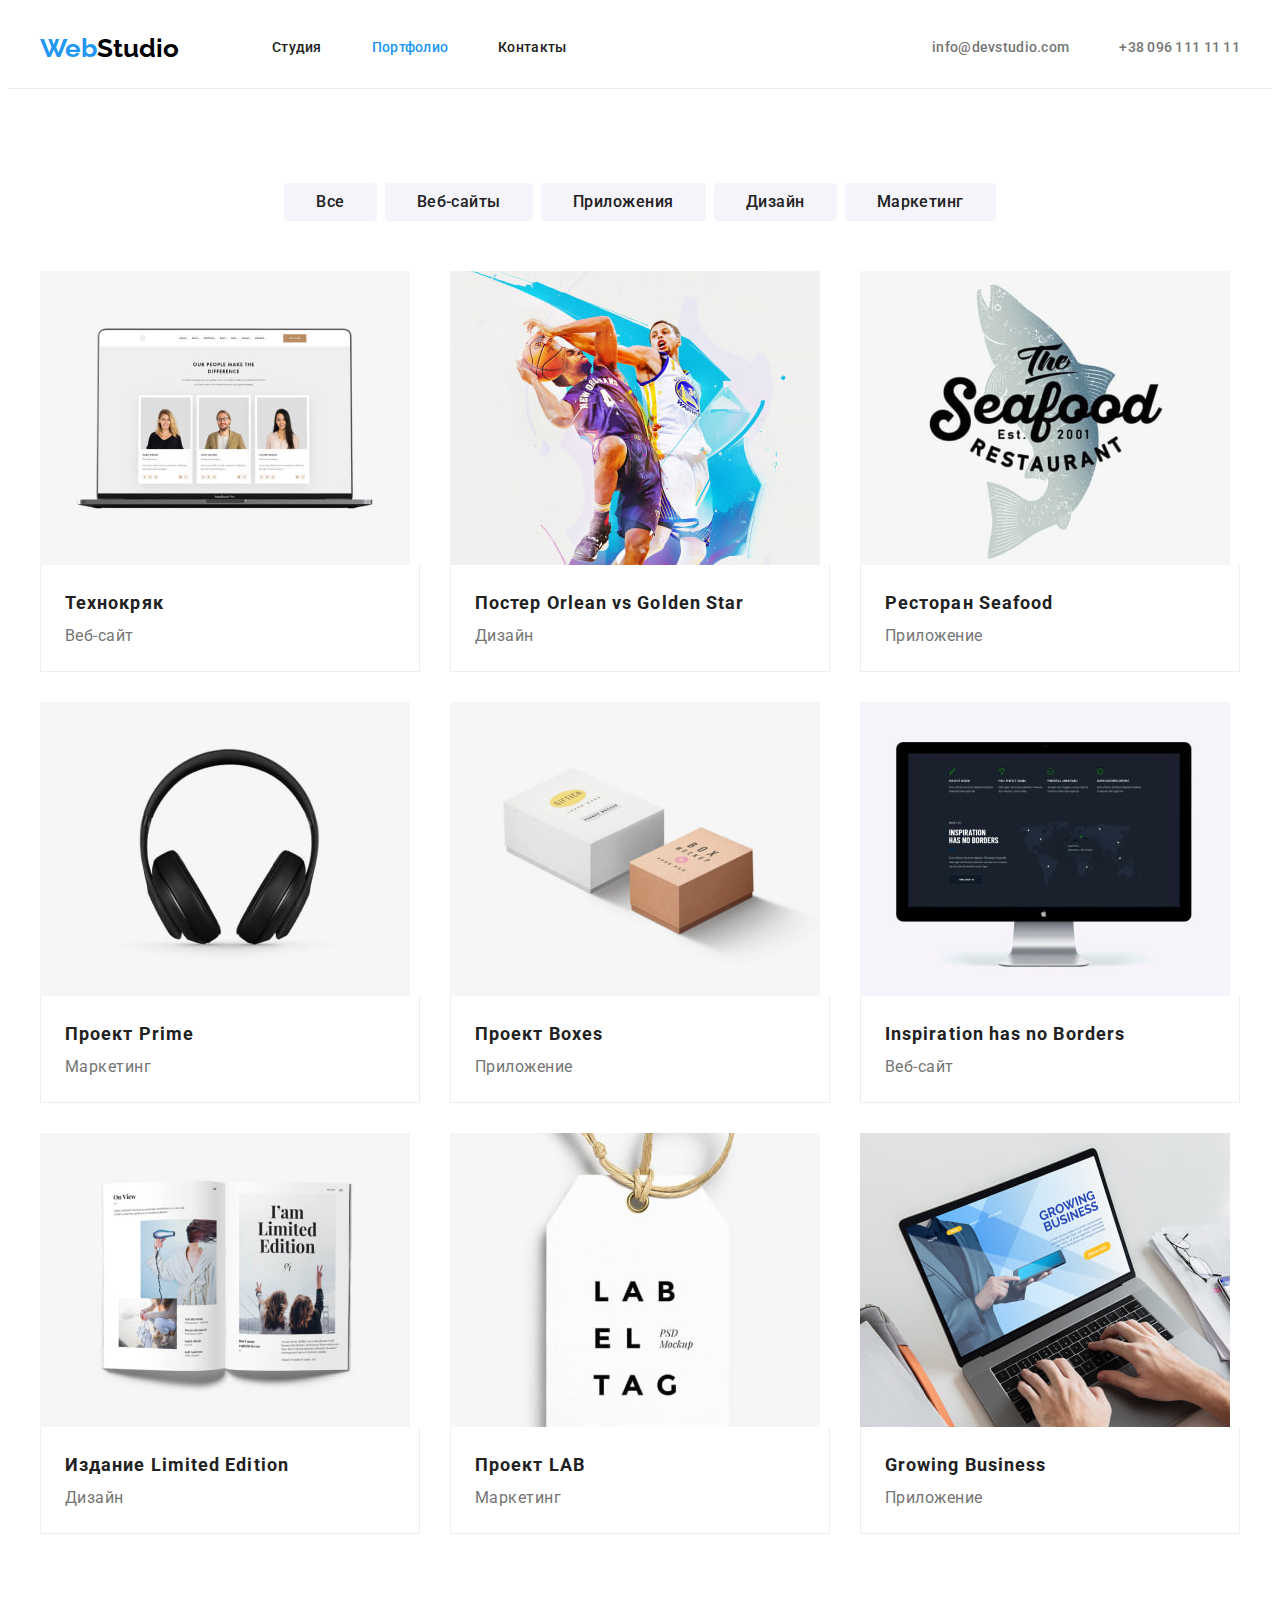
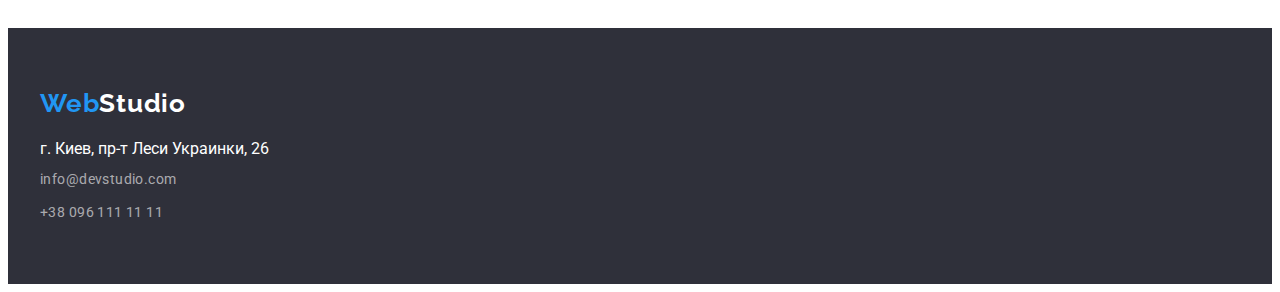
==== portfolio.html @ 3c9938f4 "Initial commit" ====
<!DOCTYPE html>
<html lang="ru">
  <head>
    <meta charset="UTF-8" />
    <meta http-equiv="X-UA-Compatible" content="IE=edge" />
    <meta name="viewport" content="width=device-width, initial-scale=1.0" />
    <title>Портфолио</title>
    <!-- Project fonts -->
    <link rel="preconnect" href="https://fonts.googleapis.com" />
    <link rel="preconnect" href="https://fonts.gstatic.com" crossorigin />
    <link
      href="https://fonts.googleapis.com/css2?family=Raleway:wght@700&family=Roboto:wght@400;500;700;900&display=swap"
      rel="stylesheet"
    />
    <!-- Custom ctyles -->
    <link
      rel="stylesheet"
      href="https://cdnjs.cloudflare.com/ajax/libs/modern-normalize/1.1.0/modern-normalize.min.css"
      integrity="sha512-wpPYUAdjBVSE4KJnH1VR1HeZfpl1ub8YT/NKx4PuQ5NmX2tKuGu6U/JRp5y+Y8XG2tV+wKQpNHVUX03MfMFn9Q=="
      crossorigin="anonymous"
      referrerpolicy="no-referrer"
    />
    <link rel="stylesheet" href="./css/styles.css" />
  </head>
  <body>
    <!-- Хедер -->
    <header class="page-header">
      <div class="container header-container">
        <a href="portfolio.html" class="logo" lang="en">
          <span class="span-logo">Web</span>Studio
        </a>
        <nav>
          <ul class="site-nav">
            <li class="site-nav-item"><a class="site-nav-link" href="./index.html">Студия</a></li>
            <li class="site-nav-item">
              <a class="site-nav-link current" href="./portfolio.html">Портфолио</a>
            </li>
            <li class="site-nav-item"><a class="site-nav-link" href="#">Контакты</a></li>
          </ul>
        </nav>
        <ul class="contacts">
          <li class="contact-link">
            <a href="mailto:info@devstudio.com" class="contact-link-mailto">info@devstudio.com</a>
          </li>
          <li class="contact-link">
            <a href="tel:+380961111111" class="contact-link-tel"> +38 096 111 11 11</a>
          </li>
        </ul>
      </div>
    </header>
    <main>
      <section class="section">
        <div class="container">
          <h1 class="visually-hidden">Навигация по сайту</h1>
          <!-- Меню Портфолио -->
          <ul class="list-portfolio">
            <li class="btn-item">
              <button class="btn-portfolio" type="button">Все</button>
            </li>
            <li class="btn-item">
              <button class="btn-portfolio" type="button">Веб-сайты</button>
            </li>
            <li class="btn-item">
              <button class="btn-portfolio" type="button">Приложения</button>
            </li>
            <li class="btn-item">
              <button class="btn-portfolio" type="button">Дизайн</button>
            </li>
            <li class="btn-item">
              <button class="btn-portfolio" type="button">Маркетинг</button>
            </li>
          </ul>
          <!-- Портфолио -->
          <ul class="card-set">
            <li class="card-item">
              <img src="./images/project/project1.jpg" alt="#" width="370" />
              <div class="card-name">
                <h2 class="portfolio-title">Технокряк</h2>
                <p class="subtitle">Веб-сайт</p>
              </div>
            </li>
            <li class="card-item">
              <img src="./images/project/project2.jpg" alt="#" width="370" />
              <div class="card-name">
                <h2 class="portfolio-title">Постер <span lang="en">Orlean vs Golden Star</span></h2>
                <p class="subtitle">Дизайн</p>
              </div>
            </li>
            <li class="card-item">
              <img src="./images/project/project3.jpg" alt="#" width="370" />
              <div class="card-name">
                <h2 class="portfolio-title">Ресторан <span lang="en">Seafood</span></h2>
                <p class="subtitle">Приложение</p>
              </div>
            </li>
            <li class="card-item">
              <img src="./images/project/project4.jpg" alt="#" width="370" />
              <div class="card-name">
                <h2 class="portfolio-title">Проект <span lang="en">Prime</span></h2>
                <p class="subtitle">Маркетинг</p>
              </div>
            </li>
            <li class="card-item">
              <img src="./images/project/project5.jpg" alt="#" width="370" />
              <div class="card-name">
                <h2 class="portfolio-title">Проект <span lang="en">Boxes</span></h2>
                <p class="subtitle">Приложение</p>
              </div>
            </li>
            <li class="card-item">
              <img src="./images/project/project6.jpg" alt="#" width="370" />
              <div class="card-name">
                <h2 class="portfolio-title"><span lang="en">Inspiration has no Borders</span></h2>
                <p class="subtitle">Веб-сайт</p>
              </div>
            </li>
            <li class="card-item">
              <img src="./images/project/project7.jpg" alt="#" width="370" />
              <div class="card-name">
                <h2 class="portfolio-title">Издание <span lang="en">Limited Edition</span></h2>
                <p class="subtitle">Дизайн</p>
              </div>
            </li>
            <li class="card-item">
              <img src="./images/project/project8.jpg" alt="#" width="370" />
              <div class="card-name">
                <h2 class="portfolio-title">Проект <span lang="en">LAB</span> </h2>
                <p class="subtitle">Маркетинг</p>
              </div>
            </li>
            <li class="card-item">
              <img src="./images/project/project9.jpg" alt="#" width="370" />
              <div class="card-name">
                <h2 class="portfolio-title"><span lang="en">Growing Business</span> </h2>
                <p class="subtitle">Приложение</p>
              </div>
            </li>
          </ul>
        </div>
      </section>
    </main>
    <footer class="footer">
      <div class="container">
        <a href="index.html" class="footer-logo" lang="en"
          >Web<span class="logo-white">Studio</span></a>
        <address class="address">
          <ul class="list-footer">
            <li class="item-footer">
              <a class="footer-address" href="https://goo.gl/maps/wZrhTmKTJjCUaYkh9"
                >г. Киев, пр-т Леси Украинки, 26</a>
            </li>
            <li class="item-footer">
              <a href="mailto:info@devstudio.com" class="footer-mailto"> info@devstudio.com</a>
            </li>
            <li class="item-footer">
              <a href="tel:+380961111111" class="footer-tel">+38 096 111 11 11</a>
            </li>
          </ul>
        </address>
      </div>
    </footer>
  </body>
</html>
---- css/styles.css ----
:root {
  --main-txt-cl: #757575;
  --second-txt-cl: #212121;
  --accent-color: #2196f3;
  --card-set-qap: 30px;
}
/* Главная */
body {
  color: var(--main-txt-cl);
  background-color: #ffffff;
  font-family: 'Roboto', sans-serif;
}

.container {
  width: 1200px;
  padding-left: 15px;
  padding-right: 15px;
  margin-left: auto;
  margin-right: auto;
}

h1,
h2,
h3,
h4,
h5,
h6,
ul,
ol,
p {
  margin: 0;
  padding: 0;
}
img {
  display: block;
}

.section {
  padding-top: 94px;
  padding-bottom: 94px;
}

.page-header {
  border-bottom: 1px solid #ececec;
}
.header-container {
  display: flex;
  align-items: center;
}

/* цвет лого */
.logo {
  font-family: 'Raleway';
  font-weight: 700;
  font-size: 26px;
  line-height: 1.19;
  color: #000000;
  text-decoration: none;
  margin-right: 93px;
}
.span-logo {
  font-family: 'Raleway';
  font-weight: 700;
  font-size: 26px;
  line-height: 1.19;
  color: var(--accent-color);
}
/* убирает маркировки возле списка */
ul {
  list-style: none;
}
/* блок навигации */

.site-nav {
  display: flex;
  align-items: center;
}

.site-nav-link {
  font-weight: 500;
  font-size: 14px;
  line-height: 1.14;
  letter-spacing: 0.02em;
  color: var(--second-txt-cl);
  text-decoration: none;
  display: block;
  padding-top: 32px;
  padding-bottom: 32px;
}

.site-nav-item {
  margin-right: 50px;
}
.site-nav-item:last-child {
  margin-right: 0;
}
.site-nav-link:hover,
.site-nav-link:focus {
  color: var(--accent-color);
}
.site-nav-link.current {
  color: var(--accent-color);
}
/* контакти */
.contacts {
  display: flex;
  margin-left: auto;
}

.contact-link {
  margin-right: 50px;
}

.contact-link:last-child {
  margin-right: 0;
}

.contact-link-mailto:hover,
.contact-link-mailto:focus {
  color: var(--accent-color);
}

.contact-link-mailto,
.contact-link-tel {
  font-weight: 500;
  font-size: 14px;
  line-height: 1.14;
  letter-spacing: 0.02em;
  color: var(--main-txt-cl);
  text-decoration: none;
  display: block;
  padding-top: 32px;
  padding-bottom: 32px;
}
/* Герой */
.hero {
  color: #ffffff;
  background-color: #2f303a;
  display: block;
  text-align: center;
  padding-top: 200px;
  padding-bottom: 200px;
}

.hero-title {
  text-transform: uppercase;
  width: 696px;
  letter-spacing: 0.06em;
  font-weight: 900;
  font-size: 44px;
  line-height: 1.36;
  margin-bottom: 30px;
  margin-left: auto;
  margin-right: auto;
}
/* Кнопка */
.button {
  font-weight: 700;
  font-size: 16px;
  line-height: 1.88;
  color: #ffffff;
  background-color: var(--accent-color);
  font-family: inherit;
  cursor: pointer;
  padding: 10px 32px;
  min-width: 200px;
  min-height: 50px;
  border-radius: 4px;
  border: none;
}

/* особенности */
.specifics-list {
  display: flex;
}
.specific-item {
  width: 270px;
  margin-right: 30px;
}
.specific-item:last-child {
  margin-right: 0;
}
.specific-title {
  font-weight: 700;
  font-size: 14px;
  line-height: 1.4;
  text-transform: uppercase;
  color: var(--second-txt-cl);
  margin-bottom: 10px;
}
.specific-text {
  font-size: 14px;
  line-height: 1.71;
  letter-spacing: 0.03em;
}

/* Чем мы занимаемся */
.work {
  padding-top: 0;
}
.work-title {
  font-weight: 700;
  font-size: 36px;
  line-height: 1.17;
  letter-spacing: 0.03em;
  color: var(--second-txt-cl);
  margin-bottom: 50px;
  text-align: center;
}
.work-item {
  display: flex;
}
.work-list {
  margin-right: 30px;
}
.work-list:last-child {
  margin-right: 0;
}
/* команда */
.team {
  color: var(--second-txt-cl);
  background-color: #f5f4fa;
  text-align: center;
}
.team-list {
  display: flex;
}
.team-title {
  font-weight: 700;
  font-size: 36px;
  line-height: 1.17;
  letter-spacing: 0.03em;
  margin-bottom: 50px;
}
.team-item {
  background-color: #ffffff;
  margin-right: 30px;
}
.team-item:last-child {
  margin-right: 0;
}
.team-box {
  padding-top: 30px;
  padding-bottom: 30px;
}
.team-name {
  font-weight: 500;
  font-size: 16px;
  line-height: 1.19;
  text-align: center;
  letter-spacing: 0.03em;
  margin-bottom: 10px;
}

.team-position {
  font-size: 16px;
  line-height: 1.19;
  text-align: center;
  letter-spacing: 0.03em;
  color: var(--main-txt-cl);
}
/* Подвал */
.footer {
  background-color: #2f303a;
  padding-top: 60px;
  padding-bottom: 60px;
}
.footer-logo {
  font-family: 'Raleway';
  font-weight: 700;
  font-size: 26px;
  line-height: 1.19;
  letter-spacing: 0.03em;
  color: var(--accent-color);
  text-decoration: none;
}
.logo-white {
  font-family: 'Raleway';
  font-weight: 700;
  font-size: 26px;
  line-height: 1.19;
  letter-spacing: 0.03em;
  color: #ffffff;
}
.address {
    margin-top: 20px;
}
.footer-address {
  font-family: 'Roboto';
  color: #ffffff;
  font-style: normal;
  text-decoration: none;
  font-weight: 400;
}
.item-footer {
  margin-bottom: 9px;
}
.item-footer:last-child {
  margin-bottom: 0px;
}
.footer-address {
  display: block;
}
.footer-tel,
.footer-mailto {
  font-size: 14px;
  line-height: 24px;
  letter-spacing: 0.03em;
  color: rgba(255, 255, 255, 0.6);
  text-decoration: none;
  font-style: normal;
}

/* Main portfolio */
.section .list-portfolio {
  display: flex;
  align-items: center;
  justify-content: center;
}

.btn-portfolio {
  font-weight: 500;
  font-size: 16px;
  line-height: 1.63;
  text-align: center;
  letter-spacing: 0.03em;
  color: var(--second-txt-cl);
  background-color: #f5f4fa;
  cursor: pointer;
  font-family: inherit;
  padding: 6px 32px;
  border: none;
  border-radius: 4px;
}
.btn-item{
  margin-right: 8px;
}
.btn-item:last-child {
  margin-right: 0;
}

.list-portfolio {
  margin-bottom: 50px;
}

.btn-portfolio:hover,
.btn-portfolio:focus {
  color: #ffffff;
  background-color: var(--accent-color);
}

.portfolio-title {
  font-weight: 700;
  font-size: 18px;
  line-height: 2;
  letter-spacing: 0.06em;
  color: var(--second-txt-cl);
}

.subtitle {
  font-size: 16px;
  line-height: 1.88;
  letter-spacing: 0.03em;
  color: var(--main-txt-cl);
}
.visually-hidden {
  position: absolute;
  width: 1px;
  height: 1px;
  margin: -1px;
  border: 0;
  padding: 0;
  clip: rect(0 0 0 0);
  overflow: hidden;
}
/* card set */

.card-set {
  display: flex;
  flex-wrap: wrap;
  margin-left: calc(-1 * var(--card-set-qap));
  margin-top: calc(-1 * var(--card-set-qap));
}

.card-set > .card-item {
  margin-left: var(--card-set-qap);
  margin-top: var(--card-set-qap);
  flex-basis: calc(100% / 3 - var(--card-set-qap));
}
.card-name {
  padding-top: 20px;
  padding-right: 24px;
  padding-bottom: 20px;
  padding-left: 24px;
  border-left: 1px solid #EEEEEE;;
  border-bottom: 1px solid #EEEEEE;;
  border-right: 1px solid #EEEEEE;;
}
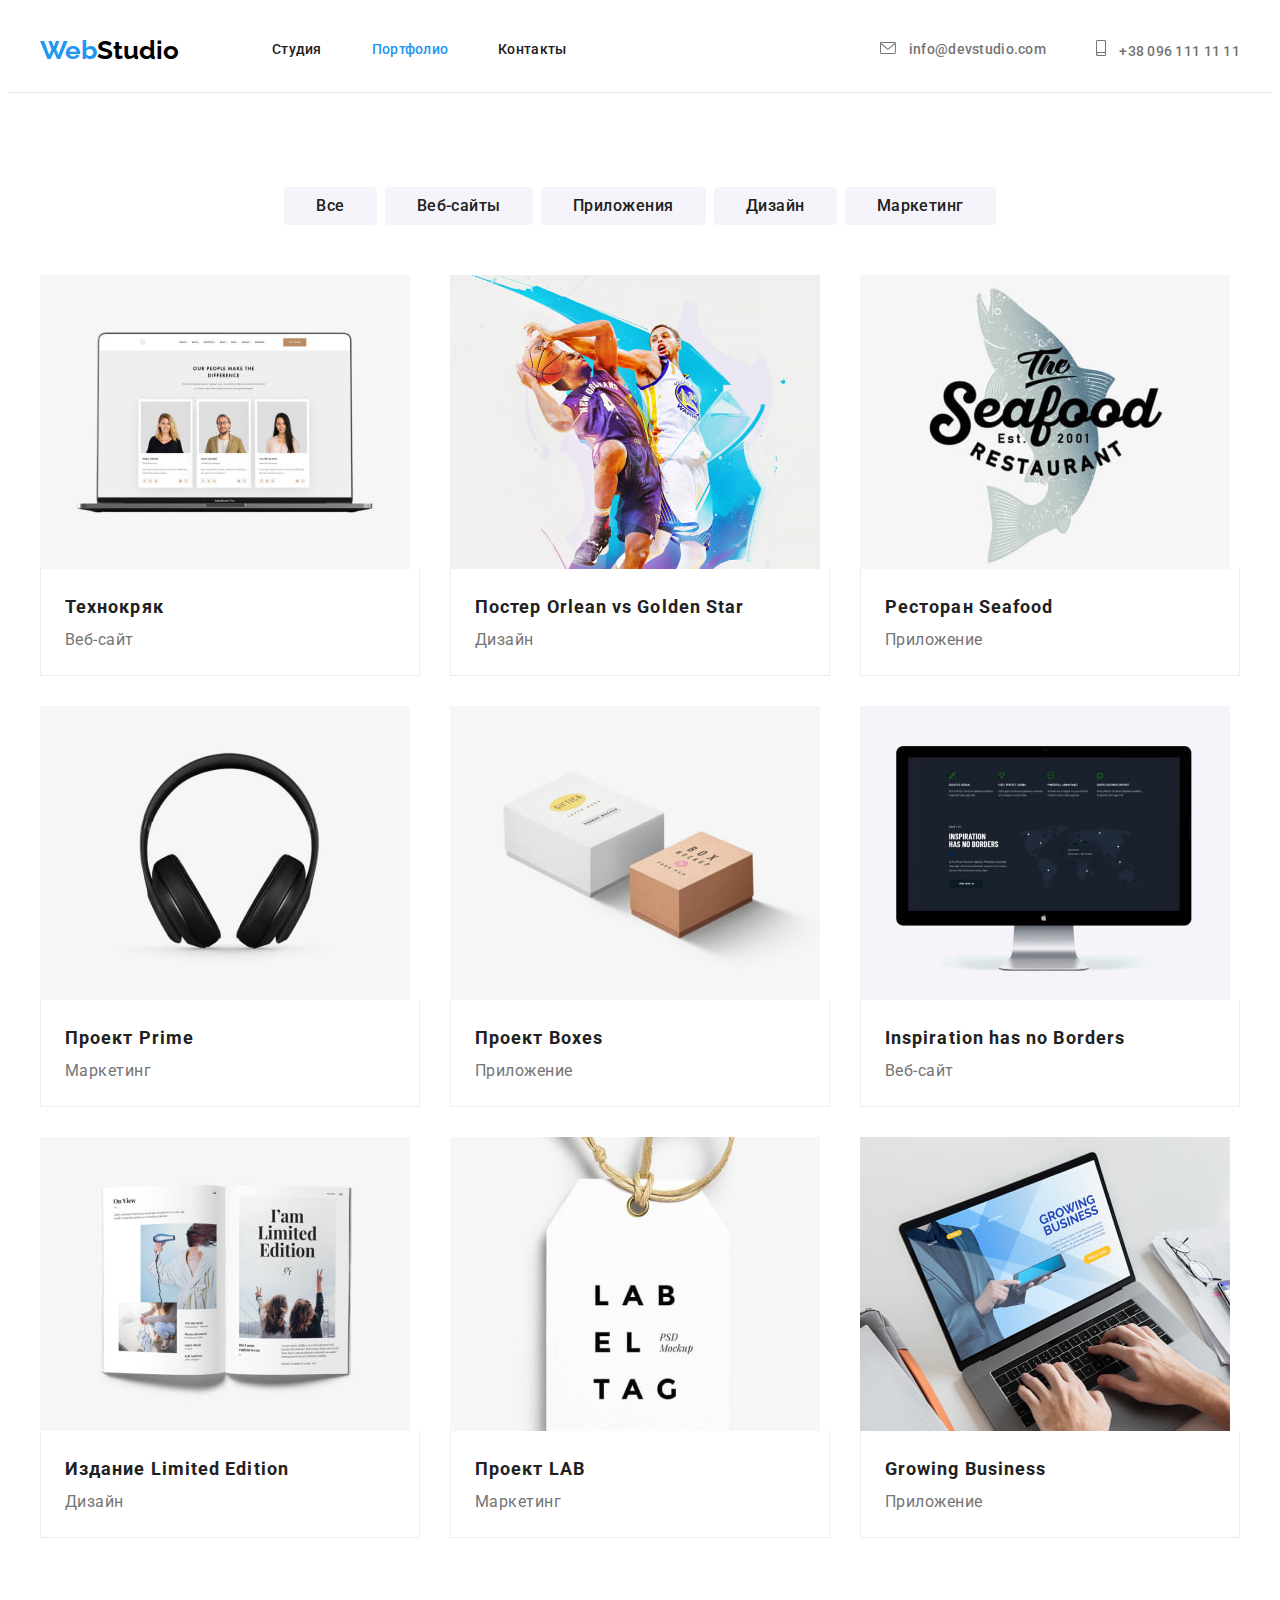
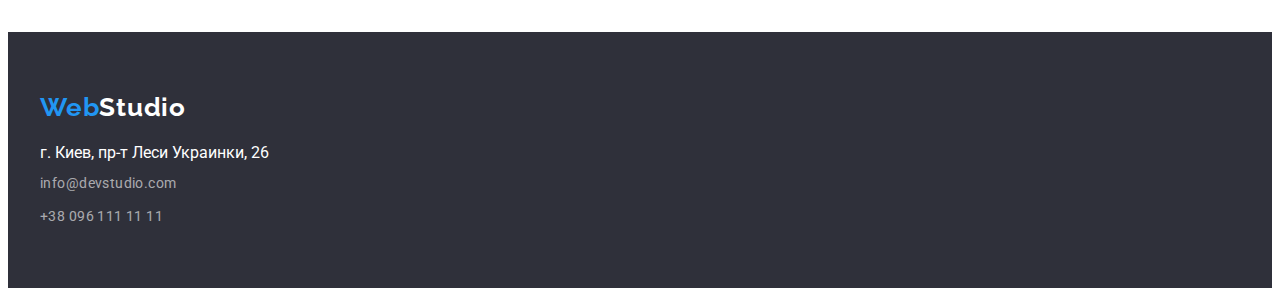
==== commit 520f6024: "зробила свг для пошти і телефону" ====
--- a/portfolio.html
+++ b/portfolio.html
@@ -40,10 +40,20 @@
         </nav>
         <ul class="contacts">
           <li class="contact-link">
-            <a href="mailto:info@devstudio.com" class="contact-link-mailto">info@devstudio.com</a>
+            <a href="mailto:info@devstudio.com" class="contact-link-mailto">
+              <svg class="studio-icon" width="16" height="12">
+                <use href="./images/icons.svg#icon-mail"></use>
+              </svg>
+              info@devstudio.com
+            </a>
           </li>
           <li class="contact-link">
-            <a href="tel:+380961111111" class="contact-link-tel"> +38 096 111 11 11</a>
+            <a href="tel:+380961111111" class="contact-link-tel"> 
+              <svg class="studio-icon" width="10" height="16">
+              <use href="./images/icons.svg#icon-smartphone"></use>
+            </svg>
+             +38 096 111 11 11
+            </a>
           </li>
         </ul>
       </div>
--- a/css/styles.css
+++ b/css/styles.css
@@ -108,7 +108,10 @@
 }
 
 .contact-link {
+  display: flex;
+  align-items: center;
   margin-right: 50px;
+  color: var(--main-txt-cl);
 }
 
 .contact-link:last-child {
@@ -132,10 +135,21 @@
   padding-top: 32px;
   padding-bottom: 32px;
 }
+.studio-icon {
+  fill: currentcolor;
+  margin-right: 10px;
+}
 /* Герой */
 .hero {
+  max-width: 1600px;
+  margin-left: auto;
+  margin-right: auto;
   color: #ffffff;
-  background-color: #2f303a;
+  background-color: #c4c4c4;
+  background-image: linear-gradient(rgba(47, 48, 58, 0.4), rgba(47, 48, 58, 0.4)),
+    url(../images/background/bk.png.jpg);
+  background-repeat: no-repeat;
+  background-position: center;
   display: block;
   text-align: center;
   padding-top: 200px;
@@ -235,6 +249,9 @@
 .team-item {
   background-color: #ffffff;
   margin-right: 30px;
+  box-shadow: 0px 1px 3px rgba(0, 0, 0, 0.12), 0px 1px 1px rgba(0, 0, 0, 0.14),
+    0px 2px 1px rgba(0, 0, 0, 0.2);
+  border-radius: 0px 0px 4px 4px;
 }
 .team-item:last-child {
   margin-right: 0;
@@ -258,6 +275,40 @@
   text-align: center;
   letter-spacing: 0.03em;
   color: var(--main-txt-cl);
+  margin-bottom: 16px;
+}
+/* Соц. сети icons Наша команда  */
+.socials {
+  display: flex;
+  justify-content: center;
+  align-items: center;
+}
+.socials-link {
+  display: flex;
+  align-items: center;
+  justify-content: center;
+
+  width: 44px;
+  height: 44px;
+
+  background-color: #ffffff;
+
+  border-radius: 50%;
+}
+.socials-link:hover,
+.socials-link:focus {
+  background-color: #2196f3;
+}
+.socials-link:hover .socials-icon,
+.socials-link:focus .socials-icon {
+  fill: #ffffff;
+}
+.socials-item:not(:last-child) {
+  margin-right: 10px;
+}
+.socials-icon {
+  fill: #afb1b8;
+  box-shadow: 0px 4px 4px rgba(0, 0, 0, 0.25);
 }
 /* Подвал */
 .footer {
@@ -283,7 +334,7 @@
   color: #ffffff;
 }
 .address {
-    margin-top: 20px;
+  margin-top: 20px;
 }
 .footer-address {
   font-family: 'Roboto';
@@ -332,7 +383,7 @@
   border: none;
   border-radius: 4px;
 }
-.btn-item{
+.btn-item {
   margin-right: 8px;
 }
 .btn-item:last-child {
@@ -392,7 +443,13 @@
   padding-right: 24px;
   padding-bottom: 20px;
   padding-left: 24px;
-  border-left: 1px solid #EEEEEE;;
-  border-bottom: 1px solid #EEEEEE;;
-  border-right: 1px solid #EEEEEE;;
-}+  border-left: 1px solid #eeeeee;
+  border-bottom: 1px solid #eeeeee;
+  border-right: 1px solid #eeeeee;
+}
+
+.card-item:hover {
+  background: #ffffff;
+  box-shadow: 0px 1px 1px rgba(0, 0, 0, 0.12), 0px 4px 4px rgba(0, 0, 0, 0.06),
+    1px 4px 6px rgba(0, 0, 0, 0.16);
+}
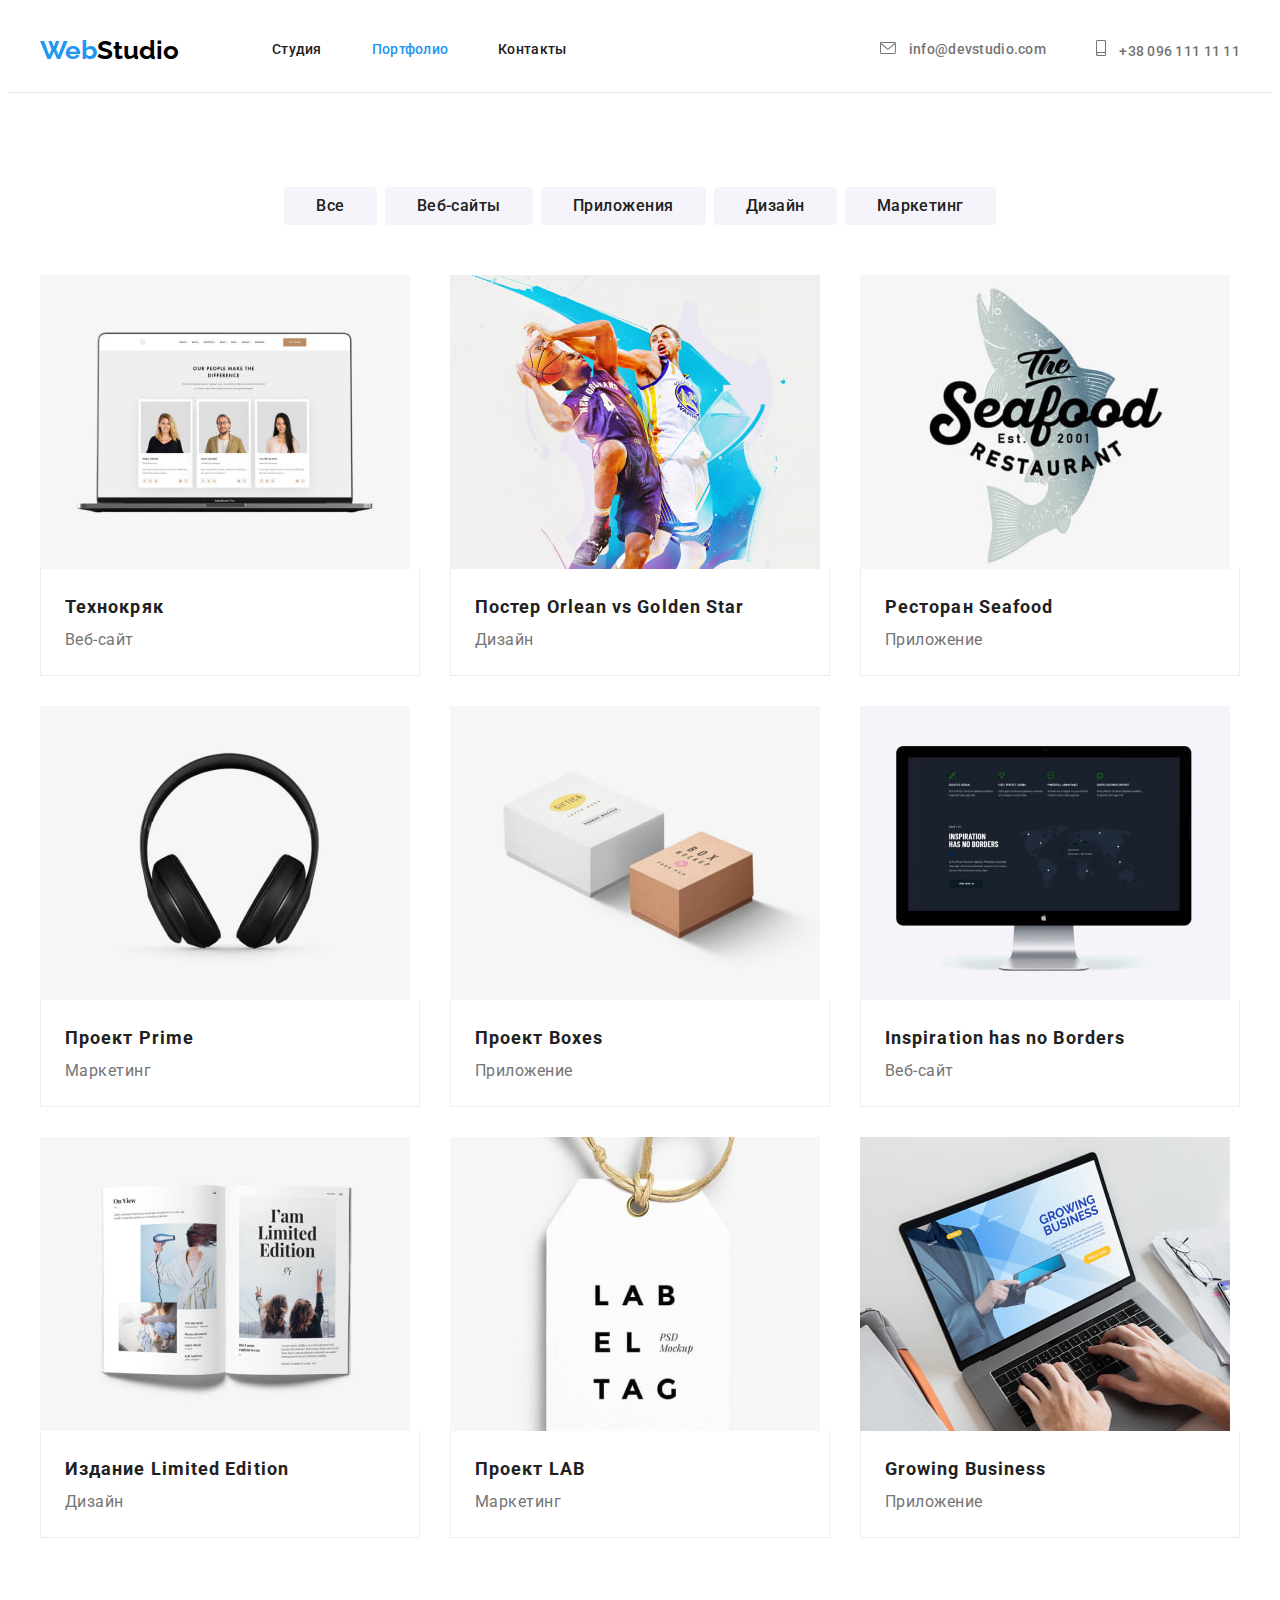
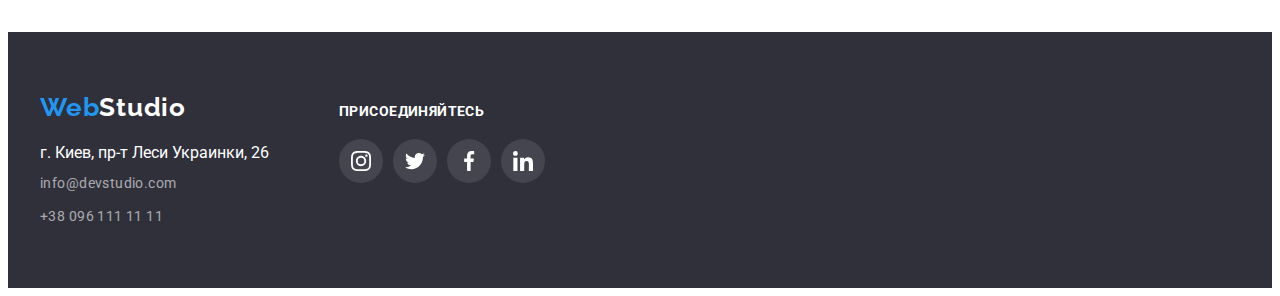
==== commit 84111b3a: "ДЗ-4 зробила" ====
--- a/portfolio.html
+++ b/portfolio.html
@@ -151,22 +151,55 @@
     </main>
     <footer class="footer">
       <div class="container">
-        <a href="index.html" class="footer-logo" lang="en"
-          >Web<span class="logo-white">Studio</span></a>
-        <address class="address">
-          <ul class="list-footer">
-            <li class="item-footer">
-              <a class="footer-address" href="https://goo.gl/maps/wZrhTmKTJjCUaYkh9"
-                >г. Киев, пр-т Леси Украинки, 26</a>
-            </li>
-            <li class="item-footer">
-              <a href="mailto:info@devstudio.com" class="footer-mailto"> info@devstudio.com</a>
-            </li>
-            <li class="item-footer">
-              <a href="tel:+380961111111" class="footer-tel">+38 096 111 11 11</a>
-            </li>
-          </ul>
-        </address>
+        <div class="footer-containers">
+          <a href="index.html" class="footer-logo" lang="en">Web<span class="logo-white">Studio</span></a>
+          <address class="address">
+            <ul class="list-footer">
+              <li class="item-footer">
+                <a class="footer-address" href="https://goo.gl/maps/wZrhTmKTJjCUaYkh9">г. Киев, пр-т Леси Украинки, 26</a>
+              </li>
+              <li class="item-footer">
+                <a href="mailto:info@devstudio.com" class="footer-mailto"> info@devstudio.com</a>
+              </li>
+              <li class="item-footer">
+                <a href="tel:+380961111111" class="footer-tel">+38 096 111 11 11</a>
+              </li>
+            </ul>
+          </address>
+        </div>
+        <div class="container-icon">
+          <h3 class="footer-title">присоединяйтесь</h3>
+          <ul class="footer-icons">
+            <li class="list-icon">
+              <a class="socials-links link" href="" target="_blank" rel="noopener noreferrer" aria-label="иконка Instagram">
+                <svg class="socials-icons" width="20" height="20">
+                  <use href="./images/icons.svg#icon-instagram"></use>
+                </svg>
+              </a>
+            </li>
+            <li class="list-icon">
+              <a class="socials-links link" href="" target="_blank" rel="noopener noreferrer" aria-label="иконка Twitter">
+                <svg class="socials-icons" width="20" height="20">
+                  <use href="./images/icons.svg#icon-twitter"></use>
+                </svg>
+              </a>
+            </li>
+            <li class="list-icon">
+              <a class="socials-links link" href="" target="_blank" rel="noopener noreferrer" aria-label="иконка Facebook">
+                <svg class="socials-icons" width="20" height="20">
+                  <use href="./images/icons.svg#icon-facebook"></use>
+                </svg>
+              </a>
+            </li>
+            <li class="list-icon">
+              <a class="socials-links link" href="" target="_blank" rel="noopener noreferrer" aria-label="иконка Linkedin">
+                <svg class="socials-icons" width="20" height="20">
+                  <use href="./images/icons.svg#icon-linkedin"></use>
+                </svg>
+              </a>
+            </li>
+          </ul>
+        </div>
       </div>
     </footer>
   </body>
--- a/css/styles.css
+++ b/css/styles.css
@@ -122,7 +122,10 @@
 .contact-link-mailto:focus {
   color: var(--accent-color);
 }
-
+.contact-link-tel:hover,
+.contact-link-tel:focus {
+  color: var(--accent-color);
+}
 .contact-link-mailto,
 .contact-link-tel {
   font-weight: 500;
@@ -187,6 +190,20 @@
 .specifics-list {
   display: flex;
 }
+
+.specific-link {
+  display: flex;
+  align-items: center;
+  justify-content: center;
+
+  width: 270px;
+  min-height: 120px;
+
+  background: #f5f4fa;
+  border-radius: 4px;
+  margin-bottom: 30px;
+}
+
 .specific-item {
   width: 270px;
   margin-right: 30px;
@@ -308,8 +325,50 @@
 }
 .socials-icon {
   fill: #afb1b8;
-  box-shadow: 0px 4px 4px rgba(0, 0, 0, 0.25);
-}
+}
+
+/* Постоянные клиенты */
+.clients-title {
+  font-weight: 700;
+  font-size: 36px;
+  line-height: 1.17;
+  letter-spacing: 0.03em;
+  margin-bottom: 50px;
+  text-align: center;
+  letter-spacing: 0.03em;
+  color: #212121;
+}
+.clients {
+  display: flex;
+  align-items: center;
+  justify-content: center;
+}
+.clients-item:not(:last-child) {
+  margin-right: 30px;
+}
+.clients-link {
+  display: flex;
+  align-items: center;
+  justify-content: center;
+
+  width: 170px;
+  min-height: 92px;
+
+  border: 1px solid #afb1b8;
+  border-radius: 4px;
+}
+.clients-icon {
+  fill: #afb1b8;
+}
+
+.clients-link:hover {
+  border: 1px solid #2196f3;
+}
+
+.clients-link:hover .clients-icon {
+  fill: #2196f3;
+}
+
 /* Подвал */
 .footer {
   background-color: #2f303a;
@@ -360,6 +419,50 @@
   color: rgba(255, 255, 255, 0.6);
   text-decoration: none;
   font-style: normal;
+}
+.footer > .container {
+  display: flex;
+  align-items:baseline
+}
+.container-icon {
+  padding-left: 70px;
+}
+/* Соц. сети icons Footer  */
+.footer-title {
+  font-weight: 700;
+  font-size: 14px;
+  line-height: 16px;
+  letter-spacing: 0.03em;
+  text-transform: uppercase;
+  color: #ffffff;
+  padding-bottom: 20px;
+}
+.footer-icons {
+  display: flex;
+  align-items: center;
+}
+.socials-links {
+  display: flex;
+  align-items: center;
+  justify-content: center;
+
+  width: 44px;
+  height: 44px;
+
+  background-color: rgba(255, 255, 255, 0.1);
+
+  border-radius: 50%;
+}
+.socials-links:hover,
+.socials-links:focus {
+  background-color: #2196f3;
+}
+
+.list-icon:not(:last-child) {
+  margin-right: 10px;
+}
+.socials-icons {
+  fill: #ffffff;
 }
 
 /* Main portfolio */
@@ -398,6 +501,9 @@
 .btn-portfolio:focus {
   color: #ffffff;
   background-color: var(--accent-color);
+  box-shadow: 0px 3px 1px rgba(0, 0, 0, 0.1), 0px 1px 2px rgba(0, 0, 0, 0.08),
+    0px 2px 2px rgba(0, 0, 0, 0.12);
+  border-radius: 4px;
 }
 
 .portfolio-title {
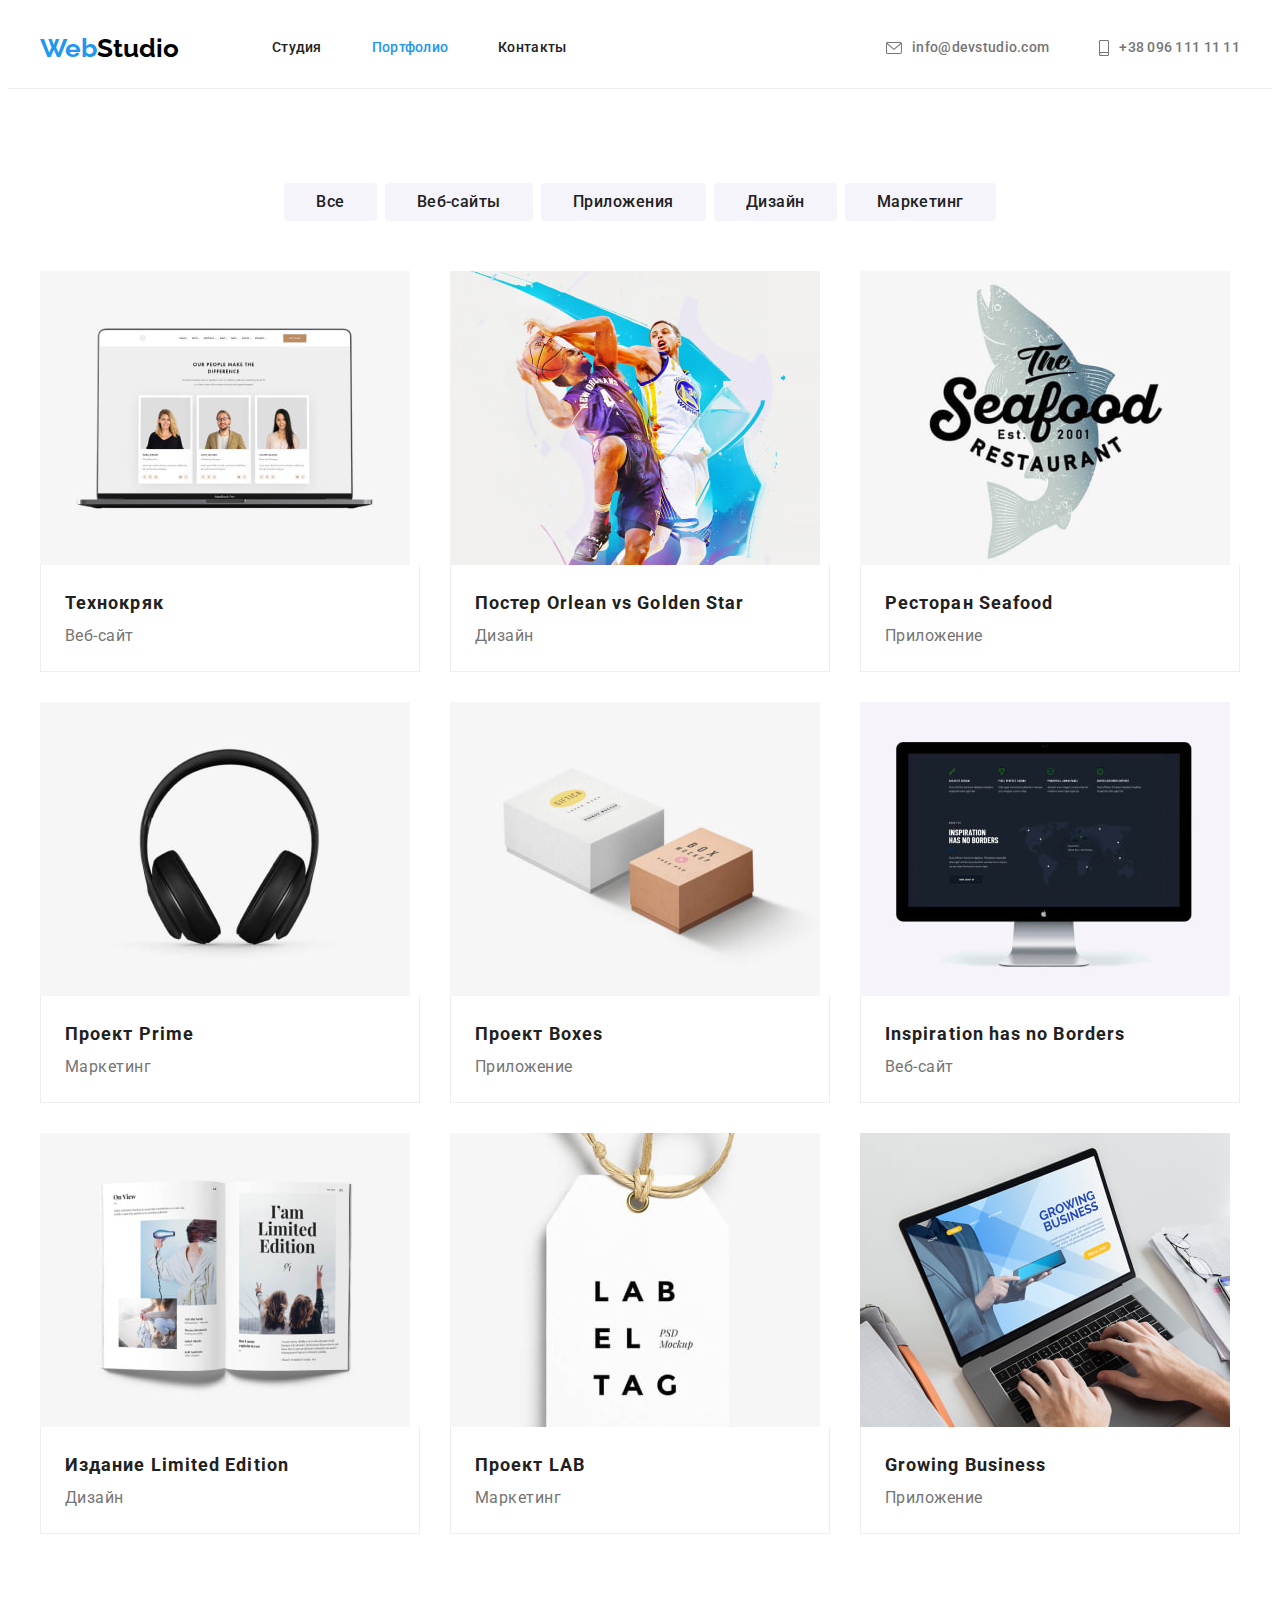
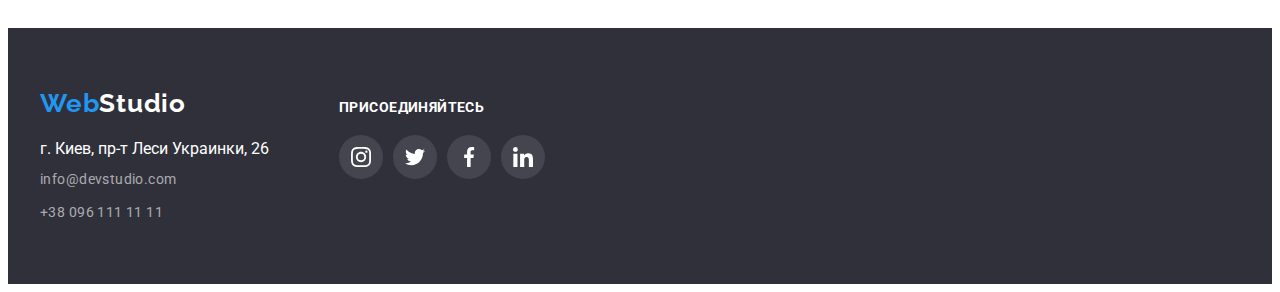
==== commit 20b4a4df: "доробила ДЗ-4" ====
--- a/portfolio.html
+++ b/portfolio.html
@@ -83,67 +83,85 @@
           <!-- Портфолио -->
           <ul class="card-set">
             <li class="card-item">
-              <img src="./images/project/project1.jpg" alt="#" width="370" />
-              <div class="card-name">
-                <h2 class="portfolio-title">Технокряк</h2>
-                <p class="subtitle">Веб-сайт</p>
-              </div>
-            </li>
-            <li class="card-item">
-              <img src="./images/project/project2.jpg" alt="#" width="370" />
-              <div class="card-name">
-                <h2 class="portfolio-title">Постер <span lang="en">Orlean vs Golden Star</span></h2>
-                <p class="subtitle">Дизайн</p>
-              </div>
-            </li>
-            <li class="card-item">
-              <img src="./images/project/project3.jpg" alt="#" width="370" />
-              <div class="card-name">
-                <h2 class="portfolio-title">Ресторан <span lang="en">Seafood</span></h2>
-                <p class="subtitle">Приложение</p>
-              </div>
-            </li>
-            <li class="card-item">
-              <img src="./images/project/project4.jpg" alt="#" width="370" />
-              <div class="card-name">
-                <h2 class="portfolio-title">Проект <span lang="en">Prime</span></h2>
-                <p class="subtitle">Маркетинг</p>
-              </div>
-            </li>
-            <li class="card-item">
-              <img src="./images/project/project5.jpg" alt="#" width="370" />
-              <div class="card-name">
-                <h2 class="portfolio-title">Проект <span lang="en">Boxes</span></h2>
-                <p class="subtitle">Приложение</p>
-              </div>
-            </li>
-            <li class="card-item">
-              <img src="./images/project/project6.jpg" alt="#" width="370" />
-              <div class="card-name">
-                <h2 class="portfolio-title"><span lang="en">Inspiration has no Borders</span></h2>
-                <p class="subtitle">Веб-сайт</p>
-              </div>
-            </li>
-            <li class="card-item">
-              <img src="./images/project/project7.jpg" alt="#" width="370" />
-              <div class="card-name">
-                <h2 class="portfolio-title">Издание <span lang="en">Limited Edition</span></h2>
-                <p class="subtitle">Дизайн</p>
-              </div>
-            </li>
-            <li class="card-item">
-              <img src="./images/project/project8.jpg" alt="#" width="370" />
-              <div class="card-name">
-                <h2 class="portfolio-title">Проект <span lang="en">LAB</span> </h2>
-                <p class="subtitle">Маркетинг</p>
-              </div>
-            </li>
-            <li class="card-item">
-              <img src="./images/project/project9.jpg" alt="#" width="370" />
-              <div class="card-name">
-                <h2 class="portfolio-title"><span lang="en">Growing Business</span> </h2>
-                <p class="subtitle">Приложение</p>
-              </div>
+              <a href="" class="card-link">
+                <img src="./images/project/project1.jpg" alt="#" width="370" />
+                <div class="card-name">
+                  <h2 class="portfolio-title">Технокряк</h2>
+                  <p class="subtitle">Веб-сайт</p>
+                </div>
+              </a>
+            </li>
+            <li class="card-item">
+              <a href="" class="card-link">
+                <img src="./images/project/project2.jpg" alt="#" width="370" />
+                <div class="card-name">
+                  <h2 class="portfolio-title">Постер <span lang="en">Orlean vs Golden Star</span></h2>
+                  <p class="subtitle">Дизайн</p>
+                </div>
+              </a>
+            </li>
+            <li class="card-item">
+              <a href="" class="card-link">
+                <img src="./images/project/project3.jpg" alt="#" width="370" />
+                <div class="card-name">
+                  <h2 class="portfolio-title">Ресторан <span lang="en">Seafood</span></h2>
+                  <p class="subtitle">Приложение</p>
+                </div>
+              </a>
+            </li>
+            <li class="card-item">
+              <a href="" class="card-link">
+                <img src="./images/project/project4.jpg" alt="#" width="370" />
+                <div class="card-name">
+                  <h2 class="portfolio-title">Проект <span lang="en">Prime</span></h2>
+                  <p class="subtitle">Маркетинг</p>
+                </div>
+              </a>
+            </li>
+            <li class="card-item">
+              <a href="" class="card-link">
+                <img src="./images/project/project5.jpg" alt="#" width="370" />
+                <div class="card-name">
+                  <h2 class="portfolio-title">Проект <span lang="en">Boxes</span></h2>
+                  <p class="subtitle">Приложение</p>
+                </div>
+              </a>
+            </li>
+            <li class="card-item">
+              <a href="" class="card-link">
+                <img src="./images/project/project6.jpg" alt="#" width="370" />
+                <div class="card-name">
+                  <h2 class="portfolio-title"><span lang="en">Inspiration has no Borders</span></h2>
+                  <p class="subtitle">Веб-сайт</p>
+                </div>
+              </a>
+            </li>
+            <li class="card-item">
+              <a href="" class="card-link">
+                <img src="./images/project/project7.jpg" alt="#" width="370" />
+                <div class="card-name">
+                  <h2 class="portfolio-title">Издание <span lang="en">Limited Edition</span></h2>
+                  <p class="subtitle">Дизайн</p>
+                </div>
+              </a>
+            </li>
+            <li class="card-item">
+              <a href="" class="card-link">
+                <img src="./images/project/project8.jpg" alt="#" width="370" />
+                <div class="card-name">
+                  <h2 class="portfolio-title">Проект <span lang="en">LAB</span> </h2>
+                  <p class="subtitle">Маркетинг</p>
+                </div>
+              </a>
+            </li>
+            <li class="card-item">
+              <a href="" class="card-link">
+                <img src="./images/project/project9.jpg" alt="#" width="370" />
+                <div class="card-name">
+                  <h2 class="portfolio-title"><span lang="en">Growing Business</span> </h2>
+                  <p class="subtitle">Приложение</p>
+                </div>
+              </a>
             </li>
           </ul>
         </div>
--- a/css/styles.css
+++ b/css/styles.css
@@ -109,9 +109,9 @@
 
 .contact-link {
   display: flex;
-  align-items: center;
   margin-right: 50px;
   color: var(--main-txt-cl);
+  align-items: center;
 }
 
 .contact-link:last-child {
@@ -134,9 +134,10 @@
   letter-spacing: 0.02em;
   color: var(--main-txt-cl);
   text-decoration: none;
-  display: block;
   padding-top: 32px;
   padding-bottom: 32px;
+  display: flex;
+  align-items: center;
 }
 .studio-icon {
   fill: currentcolor;
@@ -149,6 +150,7 @@
   margin-right: auto;
   color: #ffffff;
   background-color: #c4c4c4;
+  background-size: contain;
   background-image: linear-gradient(rgba(47, 48, 58, 0.4), rgba(47, 48, 58, 0.4)),
     url(../images/background/bk.png.jpg);
   background-repeat: no-repeat;
@@ -361,13 +363,22 @@
   fill: #afb1b8;
 }
 
-.clients-link:hover {
+.clients .clients-item:hover,
+.clients .clients-item:focus {
   border: 1px solid #2196f3;
-}
-
-.clients-link:hover .clients-icon {
   fill: #2196f3;
 }
+
+.clients-link:hover,
+.clients-link:focus {
+  border: 1px solid #2196f3;
+}
+
+.clients-link:hover .clients-icon,
+.clients-link:focus .clients-icon {
+  fill: #2196f3;
+}
+
 
 /* Подвал */
 .footer {
@@ -422,10 +433,10 @@
 }
 .footer > .container {
   display: flex;
-  align-items:baseline
+  align-items: baseline;
 }
 .container-icon {
-  padding-left: 70px;
+  margin-left: 70px;
 }
 /* Соц. сети icons Footer  */
 .footer-title {
@@ -435,7 +446,7 @@
   letter-spacing: 0.03em;
   text-transform: uppercase;
   color: #ffffff;
-  padding-bottom: 20px;
+  margin-bottom: 20px;
 }
 .footer-icons {
   display: flex;
@@ -554,8 +565,22 @@
   border-right: 1px solid #eeeeee;
 }
 
-.card-item:hover {
+.card-link:hover,
+.card-link:focus {
   background: #ffffff;
   box-shadow: 0px 1px 1px rgba(0, 0, 0, 0.12), 0px 4px 4px rgba(0, 0, 0, 0.06),
     1px 4px 6px rgba(0, 0, 0, 0.16);
 }
+.card-link {
+  display: block;
+  text-decoration: none;
+}
+.card-link:hover,
+.card-link:focus {
+  background: #ffffff;
+  box-shadow: 0px 1px 1px rgba(0, 0, 0, 0.12), 0px 4px 4px rgba(0, 0, 0, 0.06),
+    1px 4px 6px rgba(0, 0, 0, 0.16);
+}
+
+  
+
